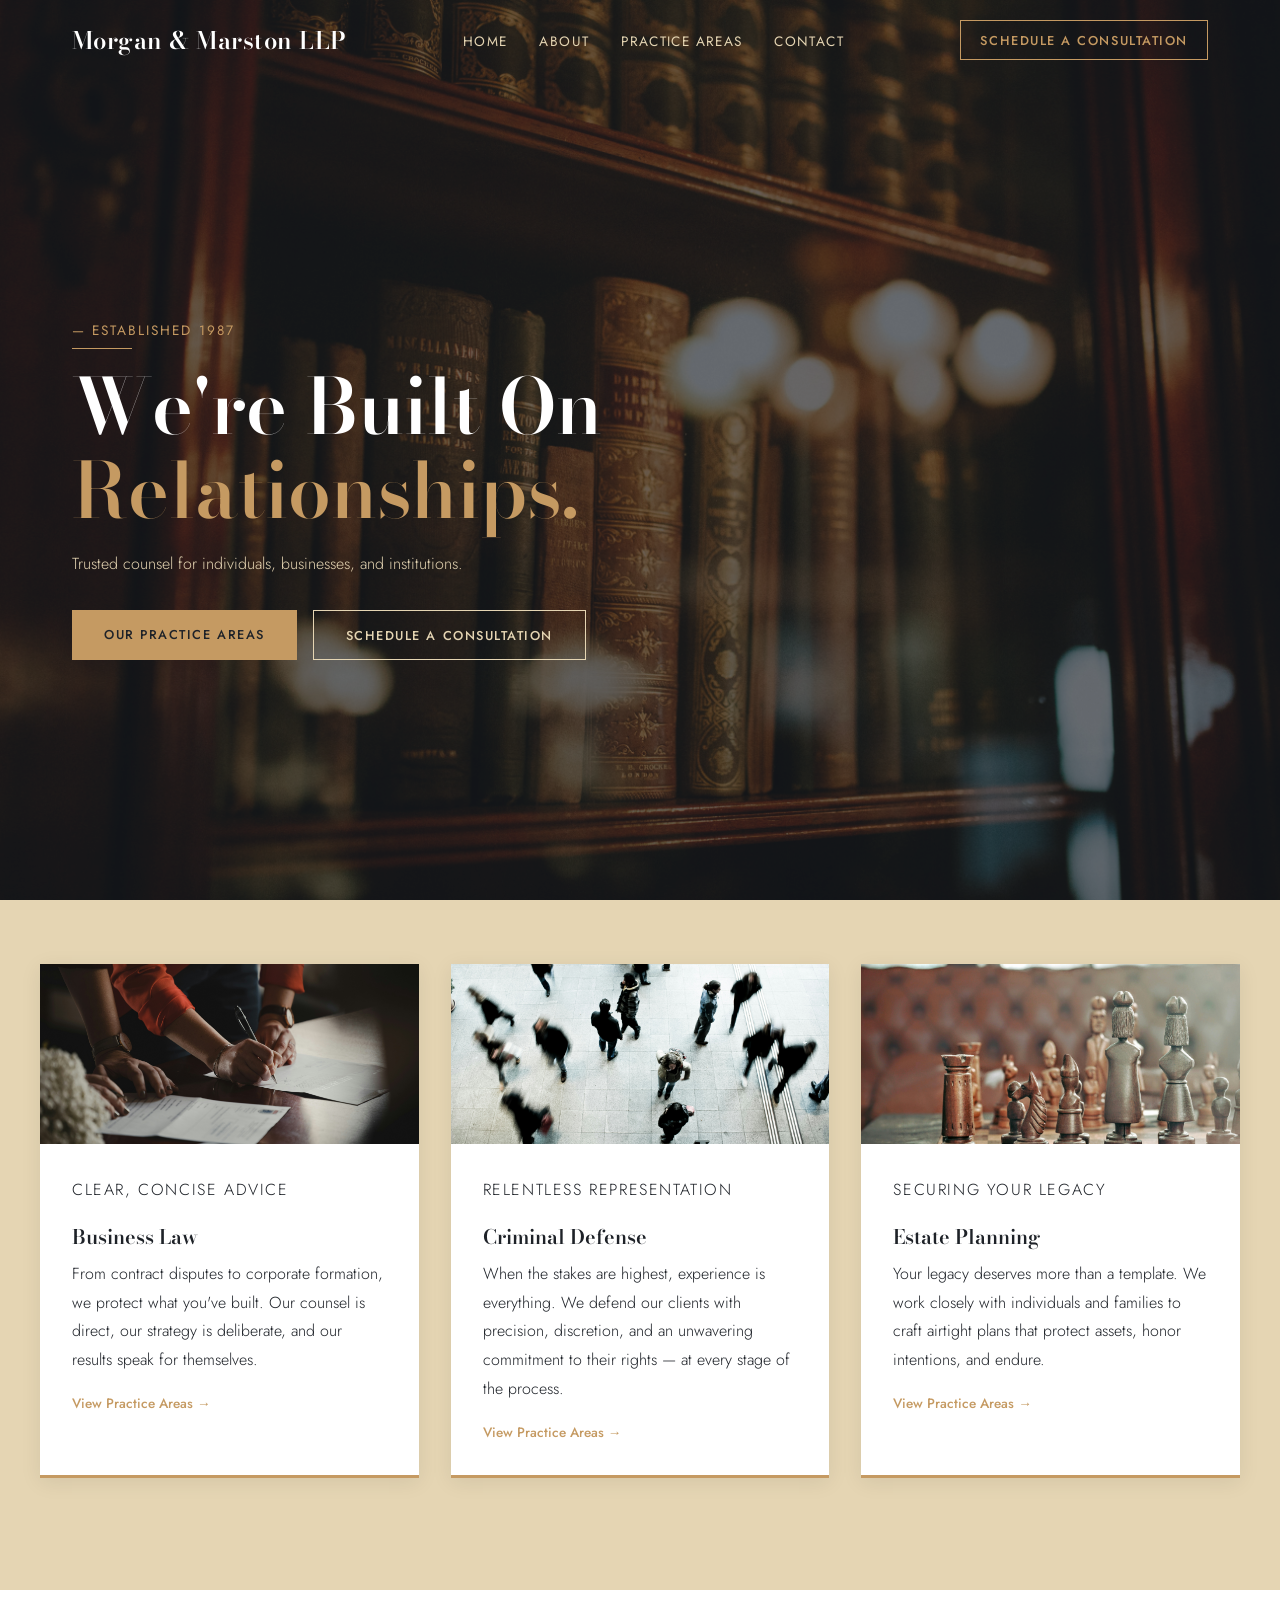
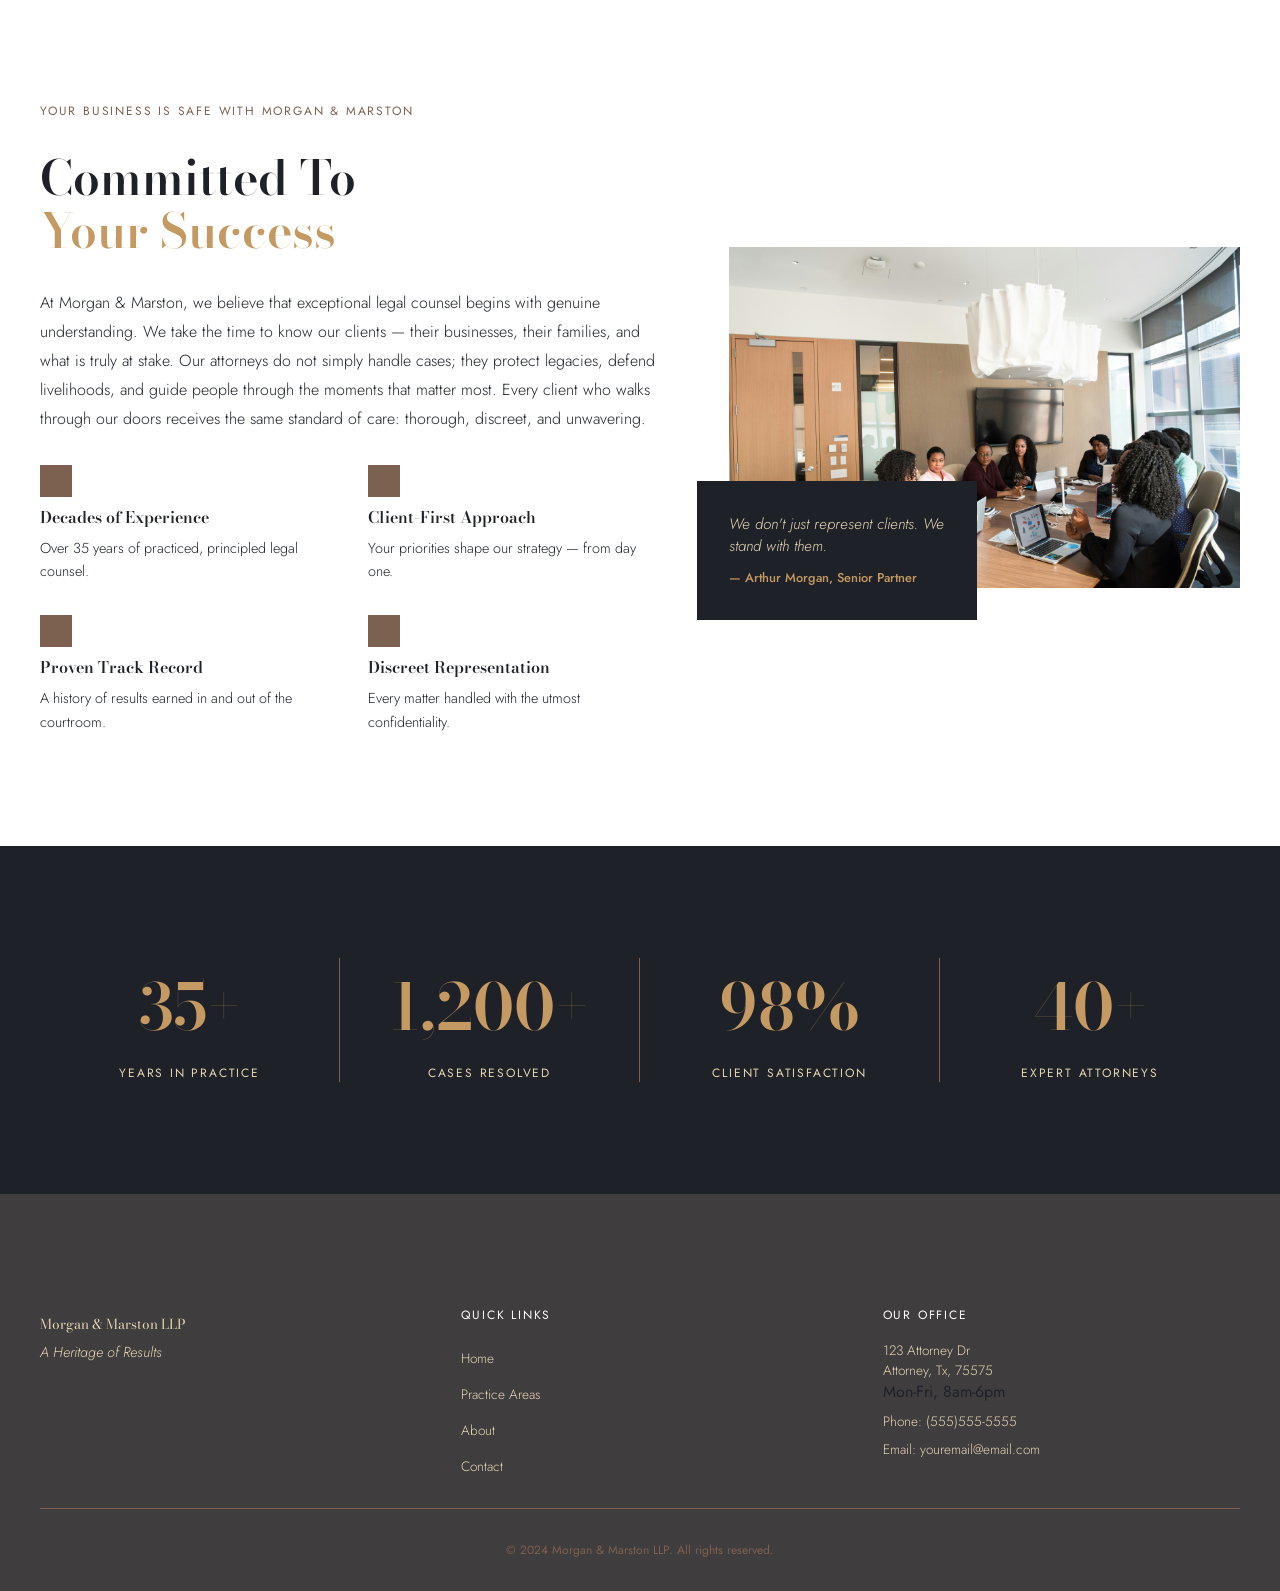
==== index.html @ 800cf921 "initial commit" ====
<!DOCTYPE html>
<html lang="en">
<head>
    <meta charset="UTF-8">
    <meta name="viewport" content="width=device-width, initial-scale=1.0">
    <title>Morgan & Marston LLP</title>
    <link rel="stylesheet" href="style.css">
    <link rel="preconnect" href="https://fonts.googleapis.com">
    <link rel="preconnect" href="https://fonts.gstatic.com" crossorigin>
    <link href="https://fonts.googleapis.com/css2?family=Bodoni+Moda:ital,opsz,wght@0,6..96,400;0,6..96,600;1,6..96,400&family=Jost:wght@300;400;500&display=swap" rel="stylesheet">
</head>
<body>
    <nav>
        <div class="nav-container">
            <a href="index.html" class="nav-logo">Morgan & Marston LLP</a>
            <ul class="nav-links">
                <li><a href="index.html">Home</a></li>
                <li><a href="#about">About</a></li>
                <li><a href="#practice-areas">Practice Areas</a></li>
                <li><a href="contact.html">Contact</a></li>
            </ul>
            <a class="nav-cta" href="contact.html">Schedule a Consultation</a>
            <button class="nav-toggle">
                
                <span></span>
                <span></span>
                <span></span>
            </button>
        </div>
    </nav>

    <section class="hero">
        <div class="hero-overlay"></div>
        <div class="hero-content">
            <p class="hero-eyebrow">— Established 1987</p>
            <div class="hero-rule"></div>
            <h1><span>We're Built On</span><span class="hero-headline-gold">Relationships.</span></h1>
            <p class="hero-sub">Trusted counsel for individuals, businesses, and institutions.</p>
            <div class="hero-buttons">
                <a href="#practice-areas" class="btn-primary">Our Practice Areas</a>
                <a href="contact.html" class="btn-secondary">Schedule a Consultation</a>
            </div>
        </div>
    </section>

    <section class="cards" id="practice-areas">
    <div class="cards-grid">

        <div class="card">
            <div class="card-image">
                <img src="images/card-business.jpg" alt="Business Law">
            </div>
            <div class="card-body">
                <p class="card-eyebrow">Clear, Concise Advice</p>
                <h3>Business Law</h3>
                <p>From contract disputes to corporate formation, we protect what you've built. Our counsel is direct, our strategy is deliberate, and our results speak for themselves.</p>
                <a href="#" class="card-link">View Practice Areas →</a>
            </div>
        </div>

        <div class="card">
            <div class="card-image">
                <img src="images/card-criminal.jpg" alt="Criminal Defence">
            </div>
            <div class="card-body">
                <p class="card-eyebrow">Relentless Representation</p>
                <h3>Criminal Defense</h3>
                <p>When the stakes are highest, experience is everything. We defend our clients with precision, discretion, and an unwavering commitment to their rights — at every stage of the process.</p>
                <a href="#" class="card-link">View Practice Areas →</a>
            </div>
        </div>

        <div class="card">
            <div class="card-image">
                <img src="images/card-estate.jpg" alt="Estate Planning">
            </div>
            <div class="card-body">
                <p class="card-eyebrow">Securing Your Legacy</p>
                <h3>Estate Planning</h3>
                <p>Your legacy deserves more than a template. We work closely with individuals and families to craft airtight plans that protect assets, honor intentions, and endure.</p>
                <a href="#" class="card-link">View Practice Areas →</a>
            </div>
        </div>

    </div>
    </section>

    <section class="about" id="about">
        <div class="about-container">

            <div class="about-text">
                <p class="section-eyebrow">Your Business Is Safe With Morgan & Marston</p>
                <h2><span>Committed To</span><span class="heading-gold">Your Success</span></h2>
                <p class="about-body">At Morgan & Marston, we believe that exceptional legal counsel begins with genuine understanding. We take the time to know our clients — their businesses, their families, and what is truly at stake. Our attorneys do not simply handle cases; they protect legacies, defend livelihoods, and guide people through the moments that matter most. Every client who walks through our doors receives the same standard of care: thorough, discreet, and unwavering.</p>
                <div class="about-features">
                    <div class="feature-item">
                        <div class="feature-icon"></div>
                        <h4>Decades of Experience</h4>
                        <p>Over 35 years of practiced, principled legal counsel.</p>
                    </div>
                    <div class="feature-item">
                        <div class="feature-icon"></div>
                        <h4>Client-First Approach</h4>
                        <p>Your priorities shape our strategy — from day one.</p>
                    </div>
                    <div class="feature-item">
                        <div class="feature-icon"></div>
                        <h4>Proven Track Record</h4>
                        <p>A history of results earned in and out of the courtroom.</p>
                    </div>
                    <div class="feature-item">
                        <div class="feature-icon"></div>
                        <h4>Discreet Representation </h4>
                        <p>Every matter handled with the utmost confidentiality.</p>
                    </div>
                </div>
            </div>

            <div class="about-image">
                <img src="images/about-attorneys.jpg" alt="Attorneys in discussion">
                <div class="about-quote">
                    <p>We don't just represent clients. We stand with them.</p>
                    <span class="quote-attribution">— Arthur Morgan, Senior Partner</span>
                </div>
            </div>
        </div>
    </section>

    <section class="stats">
        <div class="stats-container">
            <div class="stat">
                <span class="stat-number">35+</span>
                <span class="stat-label">Years in Practice</span>
            </div>
            <div class="stat">
                <span class="stat-number">1,200+</span>
                <span class="stat-label">Cases Resolved</span>
            </div>
            <div class="stat">
                <span class="stat-number">98%</span>
                <span class="stat-label">Client Satisfaction</span>
            </div>
            <div class="stat">
                <span class="stat-number">40+</span>
                <span class="stat-label">Expert Attorneys</span>
            </div>
            
        </div>
    </section>

    <footer>
        <div class="footer-container">

            <div class="footer-top">
                <div class="footer-col">
                    <a class="footer-logo">Morgan & Marston LLP</a>
                    <p class="footer-tagline">A Heritage of Results</p>
                </div>

                <div class="footer-col">
                    <p class="footer-heading">Quick Links</p>
                    <ul>
                        <li><a href="index.html">Home</a></li>
                        <li><a href="#practice-areas">Practice Areas</a></li>
                        <li><a href="#about">About</a></li>
                        <li><a href="contact.html">Contact</a></li>
                    </ul>
                </div>

                <div class="footer-col">
                    <p class="footer-heading">Our Office</p>
                    <address>123 Attorney Dr</address>
                    <address>Attorney, Tx, 75575</address>
                    <p>Mon-Fri, 8am-6pm</p>
                    <a href="tel:5555555555">Phone: (555)555-5555</a>
                    <a href="mailto:youremail@email.com">Email: youremail@email.com</a>
                </div>
            </div>

            <div class="footer-bottom">
                <p>© 2024 Morgan & Marston LLP. All rights reserved.</p>
            </div>
        </div>
    </footer>

    <script src="script.js"></script>
</body>
</html>
---- style.css ----
html {
    font-size: 16px;
    scroll-behavior: smooth;
}

:root {
  --color-gunmetal:   #1E2228;  /* Primary dark — navbar, hero bg, footer */
  --color-midnight:   #403D3F;  /* Secondary dark — alternate sections */
  --color-fur:        #7D6150;  /* Warm accent — borders, icon backgrounds */
  --color-lion:       #C59A62;  /* Gold — headings on dark, CTAs, highlights */
  --color-journal:    #E5D5B3;  /* Cream — body text on dark, light section bg */
  --color-white:      #FFFFFF;  /* Pure white — card backgrounds, light text */
  --color-text-dark:  #1E2228;  /* Body text on light backgrounds */

  --font-display: 'Bodoni Moda', serif;   /* Headings, firm name, section titles */
  --font-body:    'Jost', sans-serif;     /* All body copy, nav links, buttons, labels */
  
  --space-xs:   0.5rem;   /*  8px */
  --space-sm:   1rem;     /* 16px */
  --space-md:   2rem;     /* 32px */
  --space-lg:   4rem;     /* 64px */
  --space-xl:   7rem;     /* 112px */
  --space-xxl:  10rem;    /* 160px */
  
  --radius-sm:  4px;
  --radius-md:  8px;
  --transition: 0.3s ease;
  --max-width:  1200px;     /* Max content width — always center with margin: 0 auto */
  --border-accent: 1px solid var(--color-fur);
}

*, *::before, *::after {
    box-sizing: border-box;
}

body {
    margin: 0;
    font-family: var(--font-body);
    color: var(--color-text-dark);
    background: var(--color-white);
}

h1, h2, h3, h4, h5, h6 {
    font-family: var(--font-display);
    margin: 0;
}

p {
    margin: 0;
}

a {
    text-decoration: none;
    color: inherit;
}

img {
    display: block;
    max-width: 100%;
}

nav {
    position: fixed;
    top: 0;
    left: 0;
    width: 100%;
    height: 80px;
    z-index: 1000; transition: var(--transition);
}

.nav-container {
    max-width: var(--max-width);
    margin: 0 auto;
    height: 100%;
    display: flex;
    align-items: center;
    justify-content: space-between;
    padding: 0 var(--space-md)
}

.nav-logo {
    font-family: var(--font-display);
    font-size: 1.5rem;
    font-weight: 600;
    color: var(--color-white);
    letter-spacing: 0.02em;
}

.nav-links {
    list-style: none;
    margin: 0;
    padding: 0;
    display: flex;
    gap: var(--space-md);
}

.nav-links a {
    font-size: 0.85rem;
    font-weight: 400;
    text-transform: uppercase;
    letter-spacing: 0.1em;
    color: var(--color-journal);
    transition: var(--transition);
}

.nav-links a:hover {
    color: var(--color-lion);
}

.nav-cta {
    font-size: 0.8rem;
    font-weight: 500;
    text-transform: uppercase;
    letter-spacing: 0.12em;
    color: var(--color-lion);
    border: 1px solid var(--color-lion);
    padding: 0.6rem 1.2rem;
    transition: var(--transition);
}

.nav-toggle {
    display: none
}

.hero {
    position: relative;
    height: 100vh;
    background-image: url(../images/hero-bg.jpg);
    background-size: cover;
    background-position: center;
    display: flex;
    align-items: center;
    padding-top: 80px;
}

.hero-overlay {
    position: absolute;
    inset: 0;
    background: rgba(30, 34, 40, 0.6);
}

.hero-content {
    position: relative;
    z-index: 1;
    max-width: var(--max-width);
    margin: 0 auto;
    padding: 0 var(--space-md);
    width: 100%;
}

.hero-eyebrow {
    font-family: var(--font-body);
    font-size: 0.85rem;
    text-transform: uppercase;
    letter-spacing: 0.15em;
    color: var(--color-lion);
    margin-bottom: var(--space-xs);
}

.hero-rule {
    width: 60px;
    height: 1px;
    background: var(--color-lion);
    margin-bottom: var(--space-sm);
}

.hero h1 {
    font-size: clamp(2.5rem, 6vw, 5rem);
    font-weight: 600;
    color: var(--color-white);
    line-height: 1.1;
    margin-bottom: var(--space-sm);
    display: flex;
    flex-direction: column;
}

.hero-headline-gold {
    color: var(--color-lion);
}

.hero-sub {
    font-size: 1rem;
    font-weight: 300;
    color: var(--color-journal);
    line-height: 1.8;
    max-width: 500px;
    margin-bottom: var(--space-md);
}

.hero-buttons {
    display: flex;
    gap: var(--space-sm);
}

.btn-primary {
    font-family: var(--font-body);
    font-size: 0.8rem;
    font-weight: 500;
    text-transform: uppercase;
    letter-spacing: 0.12em;
    padding: 0.9rem 2rem;
    background: var(--color-lion);
    color: var(--color-gunmetal);
    transition: var(--transition);
}

.btn-secondary {
    background: transparent;
    color: var(--color-journal);
    border: 1px solid var(--color-journal);
    transition: var(--transition);
    font-family: var(--font-body);
    font-size: 0.8rem;
    font-weight: 500;
    text-transform: uppercase;
    letter-spacing: 0.12em;
    padding: 0.9rem 2rem;
}

nav.scrolled {
    background: var(--color-gunmetal);
    box-shadow: 0 2px 20px rgba(0, 0, 0, 0.3);
}

.cards {
    background: var(--color-journal);
    padding: var(--space-xl) var(--space-md);
}

.cards-grid {
    display: grid;
    grid-template-columns: repeat(3, 1fr);
    gap: var(--space-md);
    max-width: var(--max-width);
    margin: 0 auto;
    margin-top: -3rem;
}

.card {
    background: var(--color-white);
    border-bottom: 3px solid var(--color-lion);
    box-shadow: 0 4px 20px rgba(0, 0, 0, 0.08);
}

.card-image img {
    width: 100%;
    height: 180px;
    object-fit: cover;
}

.card-body {
    padding: var(--space-md);
}

.card-eyebrow {
    font-size: 0.75rem;
    text-transform: uppercase;
    letter-spacing: 0.1em;
    color: var(--color-fur);
    margin-bottom: var(--space-xs);
}

.card-body h3 {
    font-size: 1.25rem;
    font-weight: 600;
    margin-bottom: var(--space-xs);
}

.card-body p {
    font-size: 1rem;
    font-weight: 300;
    line-height: 1.8;
    color: var(--color-text-dark);
    margin-bottom: var(--space-sm);
}

.card-link {
    font-size: 0.85rem;
    color: var(--color-lion);
    font-weight: 500;

}

.about {
    background: var(--color-white);
    padding: var(--space-xl) var(--space-md);
}

.about-container {
    max-width: var(--max-width);
    margin: 0 auto;
    display: grid;
    grid-template-columns: 55fr 45fr;
    gap: var(--space-lg);
    align-items: center;
}

.section-eyebrow {
    font-size: 0.75rem;
    text-transform: uppercase;
    letter-spacing: 0.15em;
    color: var(--color-fur);
    margin-bottom: var(--space-md);
}

.about h2 {
    font-size: clamp(2rem, 4vw, 3rem);
    font-weight: 600;
    line-height: 1.1;
    margin-bottom: var(--space-md);
    display: flex;
    flex-direction: column;
}

.heading-gold {
    color: var(--color-lion);
}

.about-body {
    font-size: 1rem;
    font-weight: 300;
    line-height: 1.8;
    color: var(--color-text-dark);
    margin-bottom: var(--space-md);
}

.about-features {
    display: grid;
    grid-template-columns: 1fr 1fr;
    gap: var(--space-md);
}

.feature-item {
    display: flex;
    flex-direction: column;
    gap: var(--space-xs);
}

.feature-icon {
    width: 32px;
    height: 32px;
    background: var(--color-fur);
}

.feature-item h4 {
    font-size: 1rem;
    font-weight: 600;
}

.feature-item p {
    font-size: 0.9rem;
    font-weight: 300;
    line-height: 1.6;
    color: var(--color-text-dark);
}

.about-image {
    position: relative;
}

.about-image img {
    width: 100%;
    object-fit: cover;
}

.about-quote {
    position: absolute;
    bottom: -2rem;
    left: -2rem;
    background: var(--color-gunmetal);
    padding: var(--space-md);
    max-width: 280px;
}

.about-quote p {
    font-size: 0.95rem;
    font-weight: 300;
    font-style: italic;
    color: var(--color-journal);
    margin-bottom: var(--space-xs);
}

.quote-attribution {
    font-size: 0.8rem;
    font-weight: 500;
    color: var(--color-lion);
}

.stats {
    background: var(--color-gunmetal);
    padding: var(--space-xl) var(--space-md);
}

.stats-container {
    max-width: var(--max-width);
    margin: 0 auto;
    display: grid;
    grid-template-columns: repeat(4, 1fr);
}

.stat {
    display: flex;
    flex-direction: column;
    align-items: center;
    gap: var(--space-xs);
    padding: 0 var(--space-md);
    border-right: var(--border-accent);
}

.stat:last-child {
    border-right: none;
}

.stat-number {
    font-family: var(--font-display);
    font-size: clamp(2.5rem, 5vw, 4rem);
    font-weight: 600;
    color: var(--color-lion);
}

.stat-label {
    font-size: 0.75rem;
    font-weight: 400;
    text-transform: uppercase;
    letter-spacing: 0.15em;
    color: var(--color-journal);
}

footer {
    background: var(--color-midnight);
    padding: var(--space-xl) var(--space-md) var(--space-md);
}

.footer-container {
    max-width: var(--max-width);
    margin: 0 auto;
}

.footer-top {
    display: grid;
    grid-template-columns: repeat(3, 1fr);
    gap: var(--space-lg);
    margin-bottom: var(--space-md);
}

.footer-logo {
    font-family: var(--font-display);
    font-size: 1.25rem;
    font-weight: 600;
    color: var(--color-white);
    display: block;
    margin-bottom: var(--space-xs);
}

.footer-tagline {
    font-style: italic;
    color: var(--color-journal);
    font-size: 0.9rem;
    font-weight: 300;
}

.footer-heading {
    font-size: 0.75rem;
    text-transform: uppercase;
    letter-spacing: 0.15em;
    color: var(--color-white);
    margin-bottom: var(--space-sm);
}

.footer-col ul {
    list-style: none;
    margin: 0;
    padding: 0;
    display: flex;
    flex-direction: column;
    gap: var(--space-xs);
}

.footer-col ul a {
    font-size: 0.85rem;
    color: var(--color-journal);
    font-weight: 300;
    transition: var(--transition);
}

.footer-col ul a:hover {
    color: var(--color-lion);
}

.footer-col address {
    font-style: normal;
    font-size: 0.85rem;
    color: var(--color-journal);
    font-weight: 300;
}

.footer-col a {
    font-size: 0.85rem;
    color: var(--color-journal);
    font-weight: 300;
    display: block;
    margin-top: var(--space-xs);
}

.footer-bottom {
    border-top: var(--border-accent);
    padding-top: var(--space-md);
    text-align: center;
}

.footer-bottom p {
    font-size: 0.75rem;
    color: var(--color-fur);
}

.contact-hero {
    position: relative;
    height: 350px;
    background-image: url('images/contact-hero-bg.jpg');
    background-size: cover;
    background-position: center;
    display: flex;
    align-items: center;
    padding-top: 80px;
}

.contact-hero-content {
    position: relative;
    z-index: 1;
    max-width: var(--max-width);
    margin: 0 auto;
    padding: 0 var(--space-md);
    width: 100%;
    text-align: center;
}

.contact-body {
    background: var(--color-journal);
    padding: var(--space-xl) var(--space-md);
}

.contact-container {
    max-width: var(--max-width);
    margin: 0 auto;
    display: grid;
    grid-template-columns: 60fr 40fr;
    gap: var(--space-xl);
}

.contact-form-col h2 {
    font-size: clamp(2rem, 4vw, 3rem);
    margin-bottom: var(--space-md);
}

.form-group {
    display: flex;
    flex-direction: column;
    gap: 0.4rem;
    margin-bottom: var(--space-sm);
}

.form-group label {
    font-size: 0.8rem;
    text-transform: uppercase;
    letter-spacing: 0.1em;
    color: var(--color-text-dark);
    font-weight: 500;
}

.form-group input,
.form-group select,
.form-group textarea {
    border: none;
    border-bottom: 1px solid var(--color-fur);
    background: transparent;
    padding: 0.6rem 0;
    font-family: var(--font-body);
    font-size: 1rem;
    font-weight: 300;
    color: var(--color-text-dark);
    outline: none;
    transition: var(--transition);
}

.form-group input:focus,
.form-group select:focus,
.form-group textarea:focus {
    border-bottom-color: var(--color-lion);
}

.btn-submit {
    width: 100%;
    padding: 1rem;
    background: var(--color-lion);
    color: var(--color-gunmetal);
    font-family: var(--font-body);
    font-size: 0.8rem;
    font-weight: 500;
    text-transform: uppercase;
    letter-spacing: 0.12em;
    border: none;
    cursor: pointer;
    transition: var(--transition);
    margin-top: var(--space-sm);
}

.office-rule {
    width: 60px;
    height: 2px;
    background: var(--color-lion);
    margin-bottom: var(--space-md);
}

.contact-info-col h2 {
    font-size: clamp(2rem, 4vw, 3rem);
    margin-bottom: var(--space-md);
}

.contact-info-col address {
    font-style: normal;
    font-size: 0.95rem;
    font-weight: 300;
    color: var(--color-text-dark);
    line-height: 1.8;
}

.contact-info-col a {
    display: block;
    font-size: 0.95rem;
    font-weight: 300;
    color: var(--color-text-dark);
    margin-top: var(--space-xs);
}

.confidential-note {
    font-style: italic;
    font-size: 0.85rem;
    color: var(--color-fur);
    margin-top: var(--space-md);
}

.contact-hero h1 {
    color: var(--color-white);
    font-size: clamp(2rem, 5vw, 4rem);
    font-weight: 600;
    margin-bottom: var(--space-sm);
}

.contact-hero .hero-eyebrow {
    color: var(--color-lion);
}

.contact-hero .hero-sub {
    color: var(--color-journal);
}

.btn-primary:hover {
    background: var(--color-fur);
    color: var(--color-white);
}

.btn-secondary:hover {
    background: var(--color-journal);
    color: var(--color-gunmetal);
}

.btn-submit:hover {
    background: var(--color-gunmetal);
    color: var(--color-lion);
}


@media (max-width: 768px) {
    .nav-links {
        display: none;
        flex-direction: column;
        position: absolute;
        top: 80px;
        left: 0;
        width: 100%;
        background: var(--color-gunmetal);
        padding: var(--space-md);
    }

    .nav-links.nav-open {
        display: flex;
    }

    .nav-cta {
        display: none;
    }

    .nav-toggle {
        display: block;
        background: none;
        border: none;
        cursor: pointer;
        display: flex;
        flex-direction: column;
        gap: 5px;
        padding: 4px;
    }

    .nav-toggle span {
        display: block;
        width: 24px;
        height: 2px;
        background: var(--color-white);
    }

    .cards-grid {
        grid-template-columns: 1fr;
    }

    .about-container {
        grid-template-columns: 1fr;
    }

    .stats-container {
        grid-template-columns: repeat(2, 1fr);
        gap: var(--space-lg);
    }

    .footer-top {
        grid-template-columns: 1fr;
    }

    .contact-container {
        grid-template-columns: 1fr;
    }

}

@media (max-width: 480px) {
    .hero-buttons {
        flex-direction: column;
    }

    .stats-container {
        grid-template-columns: 1fr 1fr;
        gap: var(--space-md);
    }

    .stat {
        border-right: none;
        border-bottom: var(--border-accent);
        padding-bottom: var(--space-md);
    }

    .about-quote {
        position: static;
        margin-top: var(--space-md);
        max-width: 100%;
    }
}
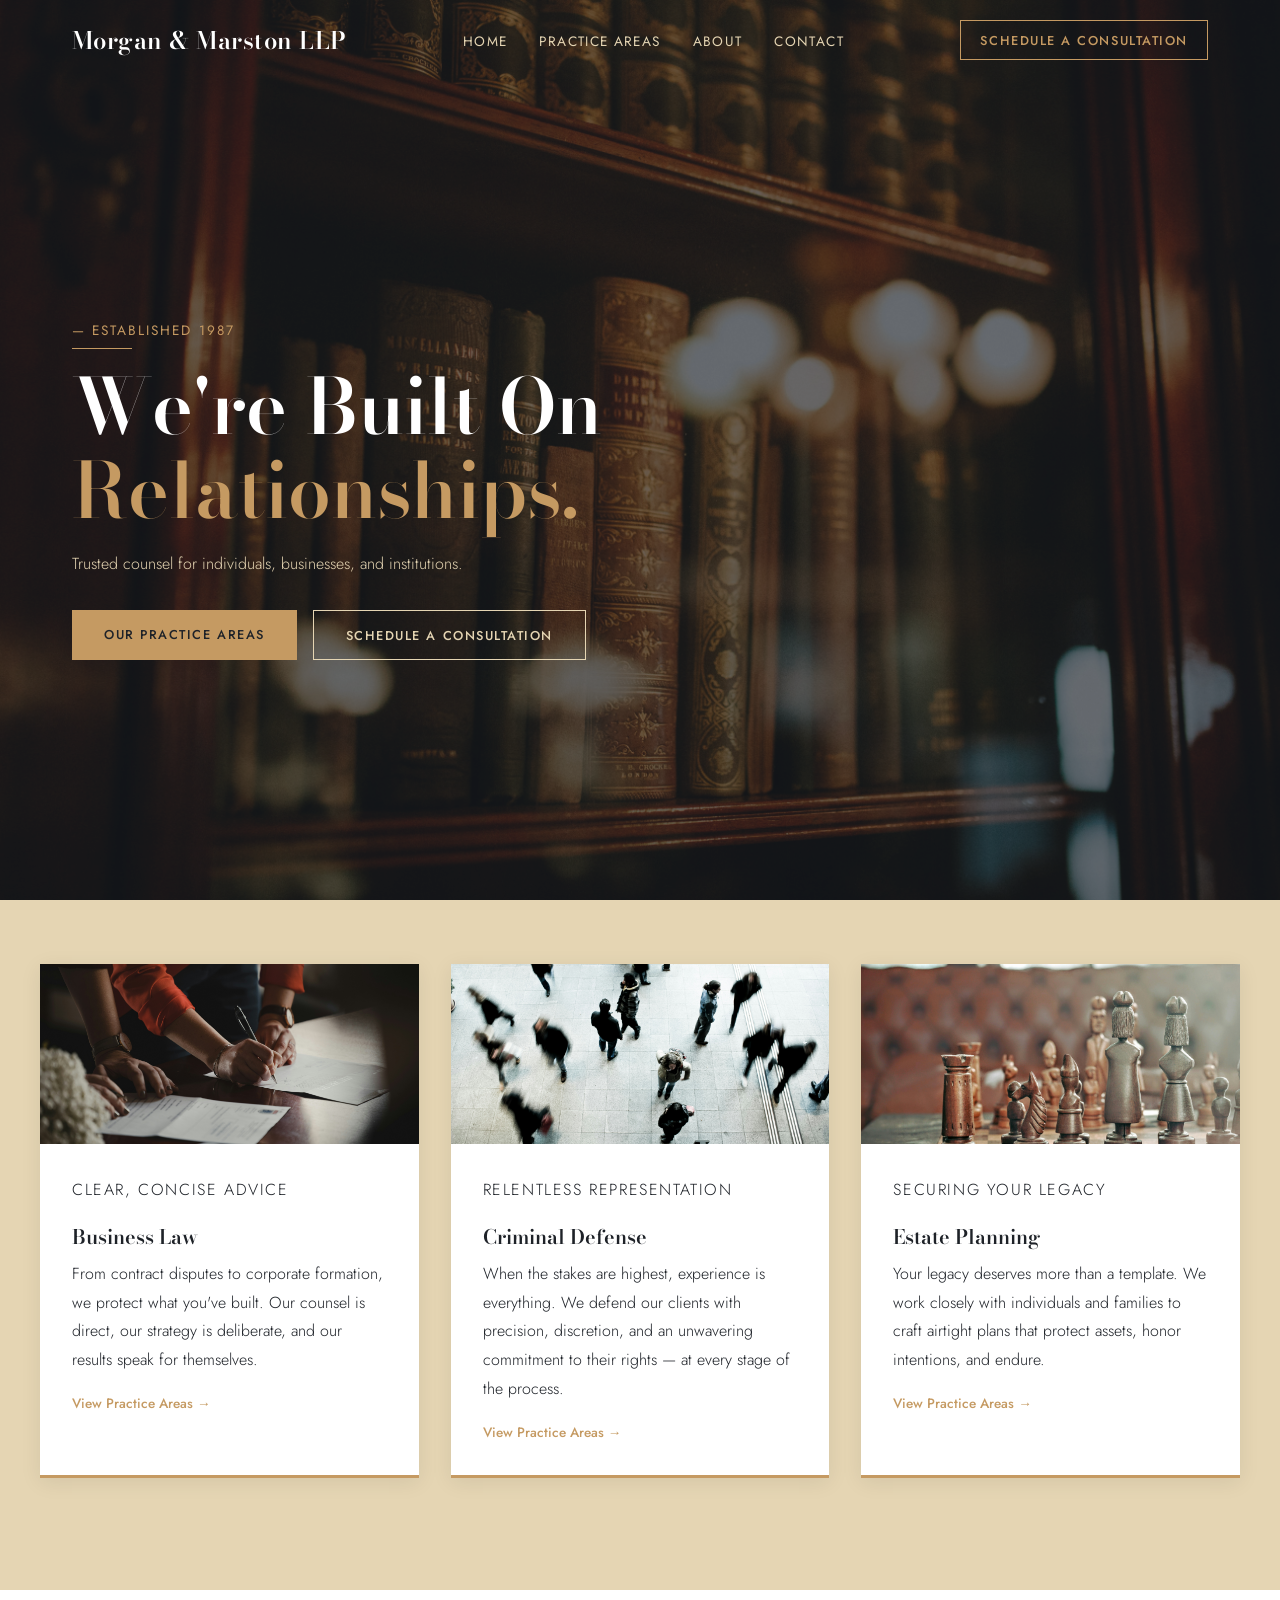
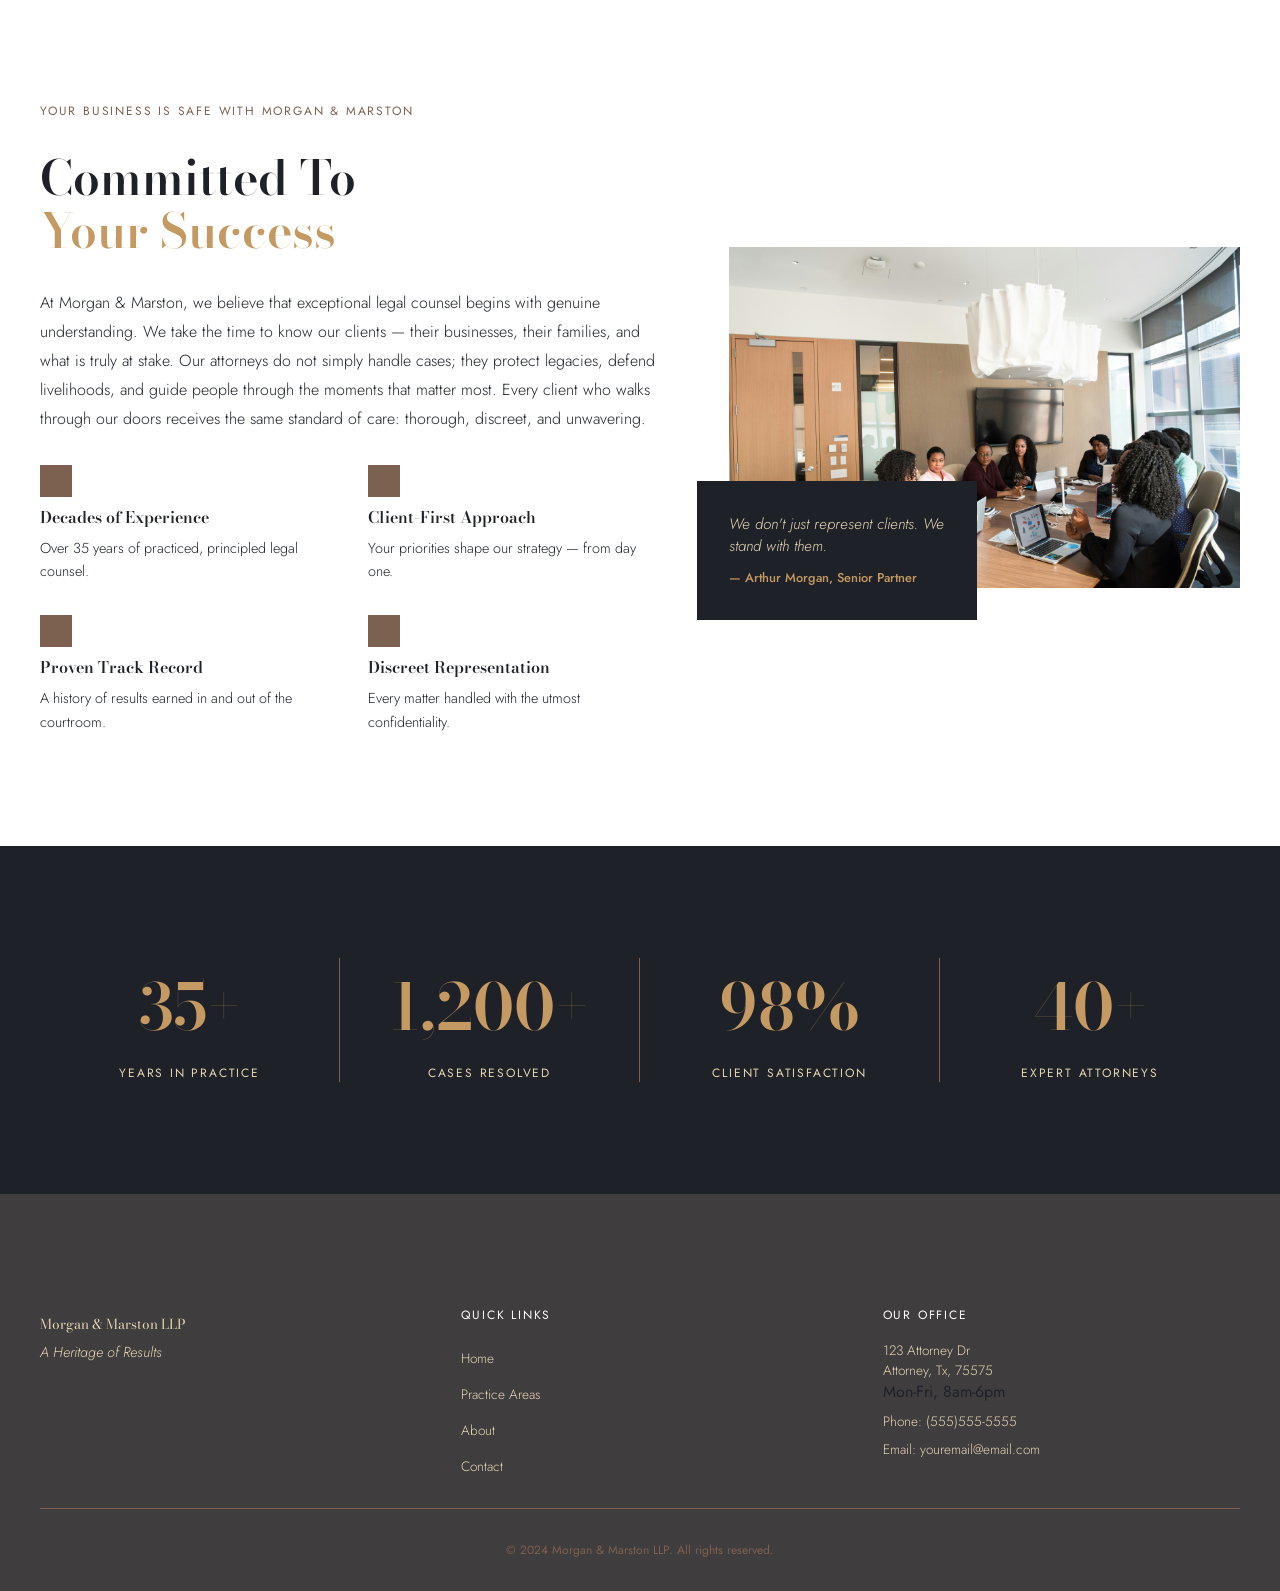
==== commit cb588700: "links fixed" ====
--- a/index.html
+++ b/index.html
@@ -15,8 +15,8 @@
             <a href="index.html" class="nav-logo">Morgan & Marston LLP</a>
             <ul class="nav-links">
                 <li><a href="index.html">Home</a></li>
+                <li><a href="#practice-areas">Practice Areas</a></li>
                 <li><a href="#about">About</a></li>
-                <li><a href="#practice-areas">Practice Areas</a></li>
                 <li><a href="contact.html">Contact</a></li>
             </ul>
             <a class="nav-cta" href="contact.html">Schedule a Consultation</a>
--- a/style.css
+++ b/style.css
@@ -125,7 +125,7 @@
 .hero {
     position: relative;
     height: 100vh;
-    background-image: url(../images/hero-bg.jpg);
+    background-image: url(images/hero-bg.jpg);
     background-size: cover;
     background-position: center;
     display: flex;
